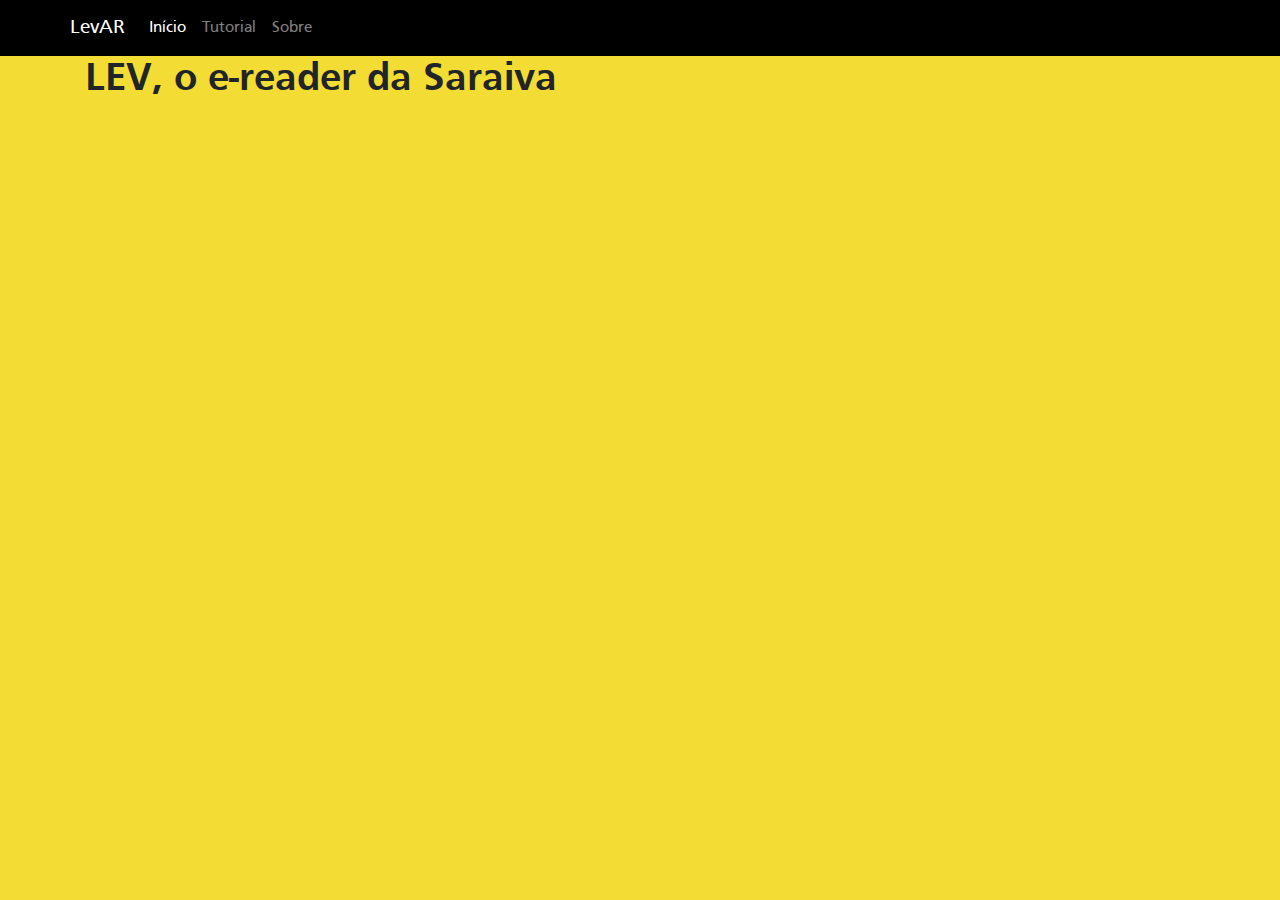
==== index.html @ f63b2c81 "Initial commit" ====
<!DOCTYPE html>
<html lang="pt-br">
  <head>
    <!--Required meta tags-->
    <meta charset="utf-8">
    <!--Google Font-->

    <!--Bootstrap CSS-->
    <link rel="stylesheet" href="https://stackpath.bootstrapcdn.com/bootstrap/4.3.1/css/bootstrap.min.css" integrity="sha384-ggOyR0iXCbMQv3Xipma34MD+dH/1fQ784/j6cY/iJTQUOhcWr7x9JvoRxT2MZw1T" crossorigin="anonymous">
    <!--Custom CSS-->
    <link rel="stylesheet" href="style.css" type="text/css">
    <title>LEV | AR</title>
  </head>
  <body>
    <nav id="mainNavBar" class="navbar navbar-expand navbar-dark bg-custom">
      <div class="container" id="navbarSupportedContent">
        <a class="navbar-brand" href="#">LevAR</a>
        <ul class="navbar-nav mr-auto">
          <li class="nav-item active">
            <a class="nav-link" href="#">Início <span class="sr-only">(current)</span></a>
          </li>
          <li class="nav-item">
            <a class="nav-link" href="#">Tutorial</a>
          </li>
          <li class="nav-item">
              <a class="nav-link" href="#">Sobre</a>
            </li>
        </ul>
      </div>
    </nav>

    <div class="container">
        <h1><span>LEV</span>, o e-reader da Saraiva</h1>
    </div>

    <section id="#inicio">
      
    </section>

    <section id="#tutorial">

    </section>

    <section id="#sobre">
      
    </section>

    <!--Optional JavaScript-->
    <script src="https://code.jquery.com/jquery-3.3.1.slim.min.js" integrity="sha384-q8i/X+965DzO0rT7abK41JStQIAqVgRVzpbzo5smXKp4YfRvH+8abtTE1Pi6jizo" crossorigin="anonymous"></script>
    <script src="https://cdnjs.cloudflare.com/ajax/libs/popper.js/1.14.7/umd/popper.min.js" integrity="sha384-UO2eT0CpHqdSJQ6hJty5KVphtPhzWj9WO1clHTMGa3JDZwrnQq4sF86dIHNDz0W1" crossorigin="anonymous"></script>
    <script src="https://stackpath.bootstrapcdn.com/bootstrap/4.3.1/js/bootstrap.min.js" integrity="sha384-JjSmVgyd0p3pXB1rRibZUAYoIIy6OrQ6VrjIEaFf/nJGzIxFDsf4x0xIM+B07jRM" crossorigin="anonymous"></script>
  </body>
</html>
---- style.css ----
body {
    background: #f3dc33;
    font-family: 'Frutiger';
}

h1 {
    font-family: 'Frutiger Bold';
}

.bg-custom {
    background-color: black;
}

@font-face {
    font-family: 'Frutiger';
    font-style: normal;
    font-weight: normal;
    src: url('assets/font/Frutiger.woff') format('woff');
    }
    
    
    @font-face {
    font-family: 'Frutiger Bold';
    font-style: normal;
    font-weight: normal;
    src: url('assets/font/Frutiger_bold.woff') format('woff');
    }
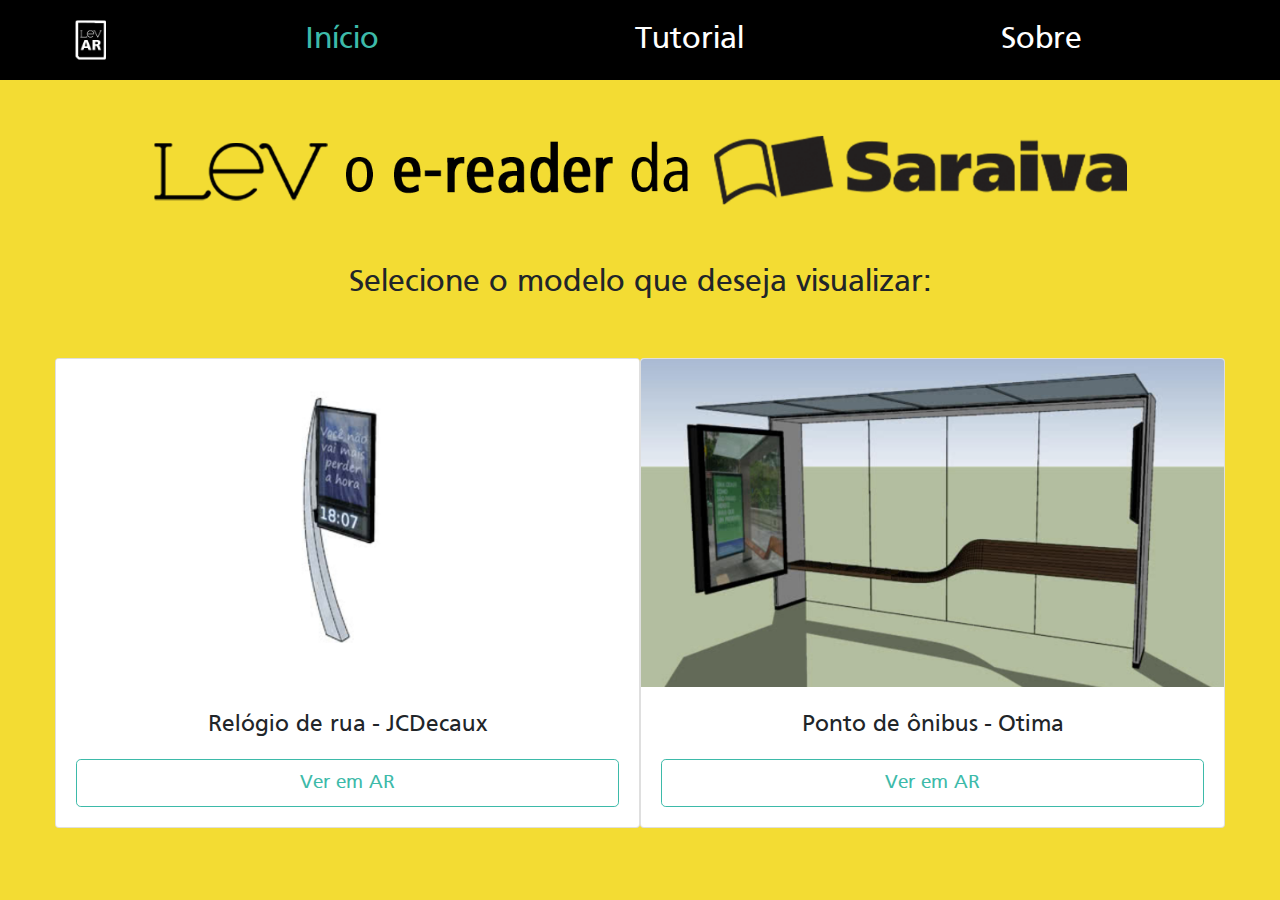
==== commit 60ce5a39: "Added preliminary index.html Fixed title of jcdecaux.html Fixed typo in otima.html" ====
--- a/index.html
+++ b/index.html
@@ -3,38 +3,59 @@
   <head>
     <!--Required meta tags-->
     <meta charset="utf-8">
-    <!--Google Font-->
-
     <!--Bootstrap CSS-->
     <link rel="stylesheet" href="https://stackpath.bootstrapcdn.com/bootstrap/4.3.1/css/bootstrap.min.css" integrity="sha384-ggOyR0iXCbMQv3Xipma34MD+dH/1fQ784/j6cY/iJTQUOhcWr7x9JvoRxT2MZw1T" crossorigin="anonymous">
     <!--Custom CSS-->
     <link rel="stylesheet" href="style.css" type="text/css">
     <title>LEV | AR</title>
   </head>
+
   <body>
-    <nav id="mainNavBar" class="navbar navbar-expand navbar-dark bg-custom">
-      <div class="container" id="navbarSupportedContent">
-        <a class="navbar-brand" href="#">LevAR</a>
-        <ul class="navbar-nav mr-auto">
+    <nav class="navbar navbar-expand navbar-dark bg-custom fixed-top" id="mainNavbar">
+      <div class="container">
+        <a class="navbar-brand" href="#"><img src="assets/images/lev-icon.png" alt="icone-lev" width=45% height=45%></a>
+        <ul class="navbar-nav mx-auto nav-fill w-100">
           <li class="nav-item active">
-            <a class="nav-link" href="#">Início <span class="sr-only">(current)</span></a>
+            <a class="nav-link" href="#">Início</a>
           </li>
           <li class="nav-item">
             <a class="nav-link" href="#">Tutorial</a>
           </li>
           <li class="nav-item">
-              <a class="nav-link" href="#">Sobre</a>
-            </li>
+            <a class="nav-link" href="#">Sobre</a>
+          </li>
         </ul>
       </div>
     </nav>
 
-    <div class="container">
-        <h1><span>LEV</span>, o e-reader da Saraiva</h1>
-    </div>
-
-    <section id="#inicio">
+    <section class="container px-0 mt-5" id="#inicio">
+      <img src="assets/images/assinatura.png" class="img-fluid pr-5 mb-5" alt="LevAR Banner">
       
+      <div class="row align-items-center">
+        <div class="col-12 text-center mb-5">
+            <h2>Selecione o modelo que deseja visualizar:</h2>
+        </div>
+      </div>
+      <div class="row align-items-center">
+        <div class="col-lg-6 text-center px-0 mb-5">
+          <div class="card bg-custom" style="width: auto;">
+            <img class="card-img-top" src="assets/images/card-relogio.png" alt="Thumb relógio de rua">
+            <div class="card-body">
+              <p class="card-text">Relógio de rua - JCDecaux</p>
+              <a href="jcdecaux.html" class="btn btn-lg btn-outline-primary btn-block">Ver em AR</a>
+            </div>
+          </div>
+        </div>
+        <div class="col-lg-6 text-center px-0 mb-5">
+            <div class="card" style="width: auto;">
+                <img class="card-img-top" src="assets/images/card-ponto.png" alt="Thumb ponto de ônibus">
+                <div class="card-body">
+                  <p class="card-text">Ponto de ônibus - Otima</p>
+                  <a href="otima.html" class="btn btn-lg btn-outline-primary btn-block">Ver em AR</a>
+                </div>
+              </div>
+        </div>
+      </div>
     </section>
 
     <section id="#tutorial">
--- a/style.css
+++ b/style.css
@@ -1,14 +1,36 @@
 body {
     background: #f3dc33;
     font-family: 'Frutiger';
+    font-size: 1.5rem;
+    padding-top: 71px;
+}
+
+nav {
+    background-color: black;
+    font-size: 2rem;
+    margin-bottom: 10px;
+}
+
+.navbar-dark .navbar-nav .nav-link {
+    color: white;
+}
+
+.navbar-dark .navbar-nav .active>.nav-link {
+    color: #3dbaa9;
 }
 
 h1 {
     font-family: 'Frutiger Bold';
 }
 
-.bg-custom {
-    background-color: black;
+.btn-outline-primary {
+    color: #3dbaa9;
+    border-color: #3dbaa9;
+}
+
+.btn-outline-primary:hover {
+    background-color: #3dbaa9;
+    border-color: #3dbaa9;
 }
 
 @font-face {
@@ -17,9 +39,8 @@
     font-weight: normal;
     src: url('assets/font/Frutiger.woff') format('woff');
     }
-    
-    
-    @font-face {
+     
+@font-face {
     font-family: 'Frutiger Bold';
     font-style: normal;
     font-weight: normal;
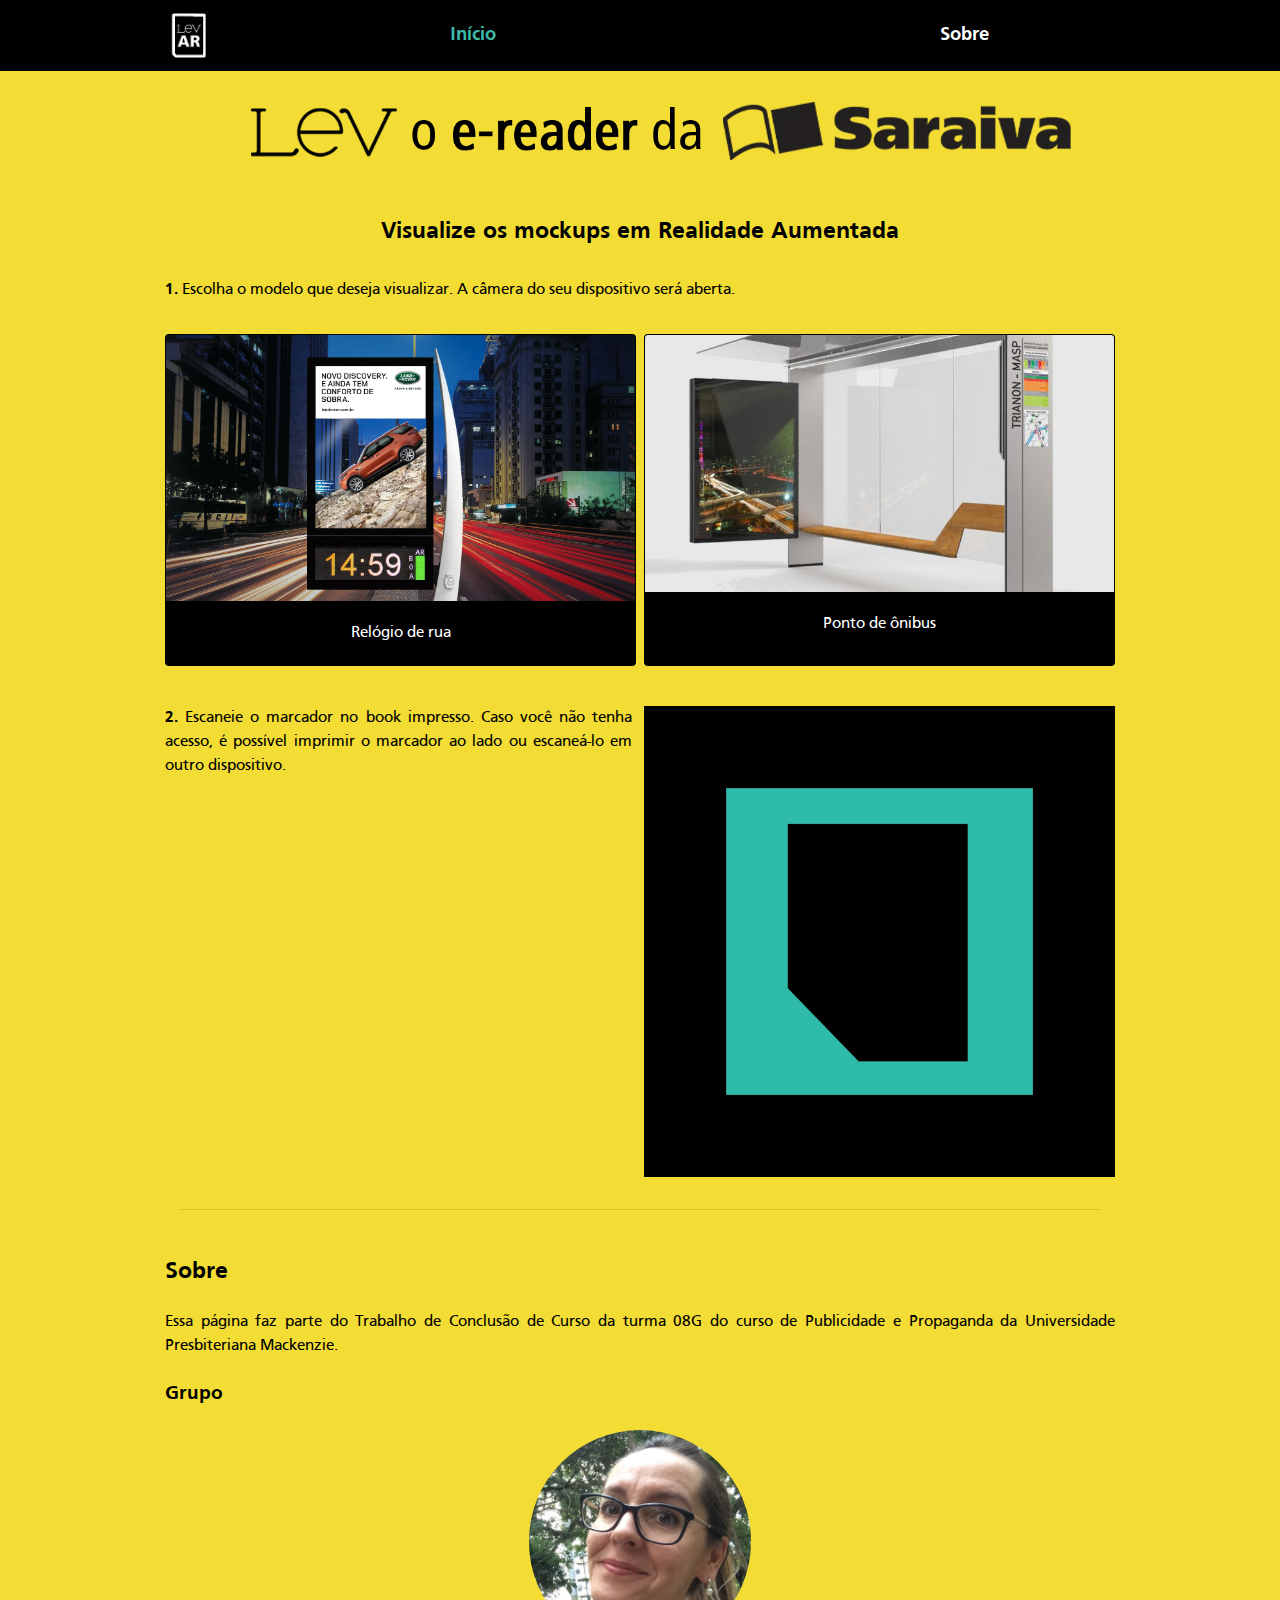
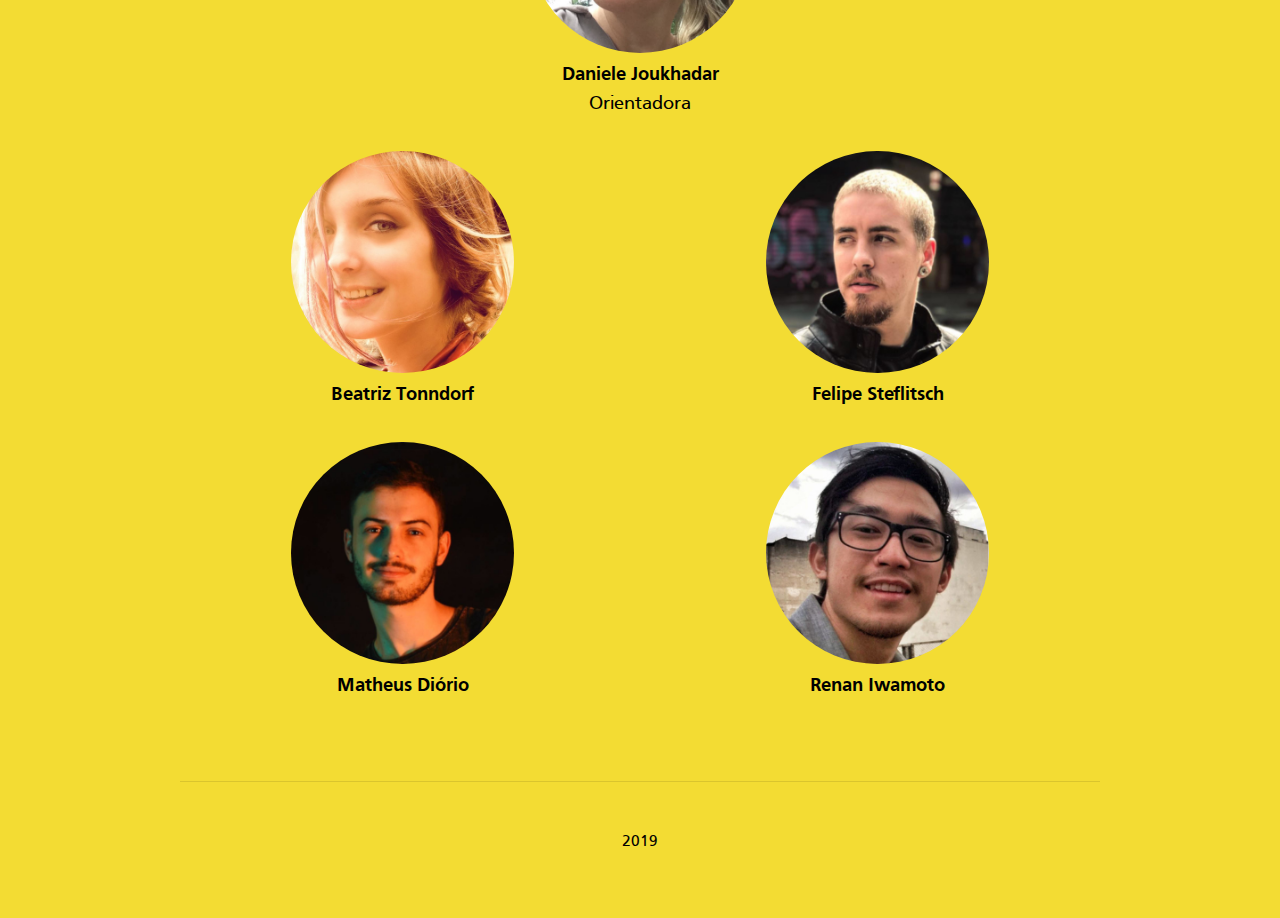
==== commit 15be047c: "added first index.html and related files" ====
--- a/index.html
+++ b/index.html
@@ -3,72 +3,138 @@
   <head>
     <!--Required meta tags-->
     <meta charset="utf-8">
+    <meta name="viewport" content="width=device-width, initial-scale=1.0">
     <!--Bootstrap CSS-->
     <link rel="stylesheet" href="https://stackpath.bootstrapcdn.com/bootstrap/4.3.1/css/bootstrap.min.css" integrity="sha384-ggOyR0iXCbMQv3Xipma34MD+dH/1fQ784/j6cY/iJTQUOhcWr7x9JvoRxT2MZw1T" crossorigin="anonymous">
     <!--Custom CSS-->
     <link rel="stylesheet" href="style.css" type="text/css">
+    <link rel="icon" href="assets/images/favicon.jpg" type="image/x-icon">
     <title>LEV | AR</title>
   </head>
 
   <body>
-    <nav class="navbar navbar-expand navbar-dark bg-custom fixed-top" id="mainNavbar">
+
+    <nav class="navbar navbar-expand navbar-dark bg-black fixed-top">
       <div class="container">
-        <a class="navbar-brand" href="#"><img src="assets/images/lev-icon.png" alt="icone-lev" width=45% height=45%></a>
-        <ul class="navbar-nav mx-auto nav-fill w-100">
+        <a class="navbar-brand" href="#"><img src="assets/images/lev-icon.png" alt="icone-lev" width=45px id="brandLogo"></a>
+        <ul class="navbar-nav text-white nav-justified w-100">
           <li class="nav-item active">
-            <a class="nav-link" href="#">Início</a>
+            <a class="nav-link" href="#inicio">Início</a>
           </li>
           <li class="nav-item">
-            <a class="nav-link" href="#">Tutorial</a>
-          </li>
-          <li class="nav-item">
-            <a class="nav-link" href="#">Sobre</a>
+            <a class="nav-link" href="#sobre">Sobre</a>
           </li>
         </ul>
       </div>
     </nav>
 
-    <section class="container px-0 mt-5" id="#inicio">
-      <img src="assets/images/assinatura.png" class="img-fluid pr-5 mb-5" alt="LevAR Banner">
-      
-      <div class="row align-items-center">
-        <div class="col-12 text-center mb-5">
-            <h2>Selecione o modelo que deseja visualizar:</h2>
-        </div>
-      </div>
-      <div class="row align-items-center">
-        <div class="col-lg-6 text-center px-0 mb-5">
-          <div class="card bg-custom" style="width: auto;">
-            <img class="card-img-top" src="assets/images/card-relogio.png" alt="Thumb relógio de rua">
-            <div class="card-body">
-              <p class="card-text">Relógio de rua - JCDecaux</p>
-              <a href="jcdecaux.html" class="btn btn-lg btn-outline-primary btn-block">Ver em AR</a>
+    <!--Inicio-->
+    <div class="container" id="inicio">
+      <div class="row justify-content-center">
+        <div class="col-11 col-lg-10 mt-4">
+          <img src="assets/images/assinatura.png" class="img-fluid mb-5" alt="LevAR Banner">
+          <div class="row">
+            <div class="col-12 px-0 mb-4 text-center">
+              <h4>Visualize os mockups em Realidade Aumentada</h4>
+            </div>
+          </div>
+          <div class="row">
+            <div class="col-12 px-0 mb-3">
+              <p><span>1. </span>Escolha o modelo que deseja visualizar. A câmera do seu dispositivo será aberta.</p>
+            </div>
+          </div>
+          <div class="row mb-3">
+            <div class="col-12 d-flex justify-content-between text-center px-0 mb-2">
+              <div class="card bg-black px-0 mr-1">
+                <a href="jcdecaux.html"><img class="card-img-top img-fluid" src="assets/images/card-relogio.jpg" alt="Thumb relógio de rua"></a>
+                <div class="card-body">
+                  <a href="jcdecaux.html" class="text-white">Relógio de rua</a>
+                </div>
+              </div>
+              <div class="card bg-black px-0 ml-1">
+                <a href="otima.html"><img class="card-img-top img-fluid" src="assets/images/card-ponto.jpg" alt="Thumb ponto de ônibus" width=250px></a>
+                <div class="card-body">
+                  <a href="otima.html" class="text-white">Ponto de ônibus</a>
+                </div>
+              </div>
+            </div>
+          </div>
+          <div class="row">
+            <div class="col-12 d-flex justify-content-between px-0 my-3">
+              <div class="col-6 px-0 pr-1">
+                  <p class="text-justify pr-1"><span>2. </span>Escaneie o marcador no book impresso. Caso você não tenha acesso, é possível imprimir o marcador ao lado ou escaneá-lo em outro dispositivo.</p>
+              </div>
+              <div class="col-6 px-0 pl-1">
+                  <a href="assets/markers/pattern-levar.png" target="_blank"><img src="assets/markers/pattern-levar.png" class="img-fluid" id="marker"></a>
+              </div>
+            </div>
+          </div>
+          <hr>
+
+          <!--Sobre-->
+          <div class="row px-0 mt-5" id="sobre">
+            <div class="col-12 px-0">
+              <h4>Sobre</h4>
+            </div>
+          </div>
+          <div class="row">
+            <div class="col-12 px-0 mt-3">
+              <p class="text-justify">Essa página faz parte do Trabalho de Conclusão de Curso da turma 08G do curso de Publicidade e Propaganda da Universidade Presbiteriana Mackenzie.</p>
+            </div>
+          </div>
+          <div class="row">
+            <div class="col-12 mt-2 px-0">
+              <h5>Grupo</h5>
+            </div>  
+          </div>
+          <div class="row my-3 justify-content-center">
+            <div class="col-sm-6 d-flex flex-column justify-content-center align-items-center">
+              <div class="col-6 px-0"><img src="assets/images/dani.jpg" class="img-fluid rounded-circle"></div>
+              <div class="px-0 text-center"><p class="mt-2 nome"><span>Daniele Joukhadar</span><br>Orientadora</p></div>
+            </div>
+          </div>
+          <div class="row">
+            <div class="col-sm-6 d-flex flex-column justify-content-center align-items-center mb-3">
+              <div class="col-6 px-0"><img src="assets/images/bia.jpg" class="img-fluid rounded-circle"></div>
+              <div class="px-0 text-center"><p class="mt-2 nome"><span>Beatriz Tonndorf</span></p></div>
+            </div>
+            <div class="col-sm-6 d-flex flex-column justify-content-center align-items-center mb-3">
+              <div class="col-6 px-0"><img src="assets/images/fe.jpg" class="img-fluid rounded-circle"></div>
+              <div class="px-0 text-center"><p class="mt-2 nome"><span>Felipe Steflitsch</span></p></div>
+            </div>
+          </div>
+          <div class="row mb-5">
+            <div class="col-sm-6 d-flex flex-column justify-content-center align-items-center mb-3">
+              <div class="col-6 px-0"><img src="assets/images/mat.jpg" class="img-fluid rounded-circle"></div>
+              <div class="px-0 text-center"><p class="mt-2 nome"><span>Matheus Diório</span></p></div>
+            </div>
+            <div class="col-sm-6 d-flex flex-column justify-content-center align-items-center mb-3">
+              <div class="col-6 px-0"><img src="assets/images/renan.jpg" class="img-fluid rounded-circle"></div>
+              <div class="px-0 text-center"><p class="mt-2 nome"><span>Renan Iwamoto</span></p></div>
+            </div>
+          </div>
+          <hr>
+          <div class="row my-5">
+            <div class="col d-flex justify-content-center">
+              <p>2019</p>
             </div>
           </div>
         </div>
-        <div class="col-lg-6 text-center px-0 mb-5">
-            <div class="card" style="width: auto;">
-                <img class="card-img-top" src="assets/images/card-ponto.png" alt="Thumb ponto de ônibus">
-                <div class="card-body">
-                  <p class="card-text">Ponto de ônibus - Otima</p>
-                  <a href="otima.html" class="btn btn-lg btn-outline-primary btn-block">Ver em AR</a>
-                </div>
-              </div>
-        </div>
       </div>
-    </section>
+    </div>
 
-    <section id="#tutorial">
-
-    </section>
-
-    <section id="#sobre">
-      
-    </section>
-
-    <!--Optional JavaScript-->
-    <script src="https://code.jquery.com/jquery-3.3.1.slim.min.js" integrity="sha384-q8i/X+965DzO0rT7abK41JStQIAqVgRVzpbzo5smXKp4YfRvH+8abtTE1Pi6jizo" crossorigin="anonymous"></script>
-    <script src="https://cdnjs.cloudflare.com/ajax/libs/popper.js/1.14.7/umd/popper.min.js" integrity="sha384-UO2eT0CpHqdSJQ6hJty5KVphtPhzWj9WO1clHTMGa3JDZwrnQq4sF86dIHNDz0W1" crossorigin="anonymous"></script>
-    <script src="https://stackpath.bootstrapcdn.com/bootstrap/4.3.1/js/bootstrap.min.js" integrity="sha384-JjSmVgyd0p3pXB1rRibZUAYoIIy6OrQ6VrjIEaFf/nJGzIxFDsf4x0xIM+B07jRM" crossorigin="anonymous"></script>
-  </body>
-</html>+      <!--Optional JavaScript-->
+      <script src="https://code.jquery.com/jquery-3.4.1.min.js" integrity="sha256-CSXorXvZcTkaix6Yvo6HppcZGetbYMGWSFlBw8HfCJo=" crossorigin="anonymous"></script>
+      <script src="https://cdnjs.cloudflare.com/ajax/libs/popper.js/1.14.7/umd/popper.min.js" integrity="sha384-UO2eT0CpHqdSJQ6hJty5KVphtPhzWj9WO1clHTMGa3JDZwrnQq4sF86dIHNDz0W1" crossorigin="anonymous"></script>
+      <script src="https://stackpath.bootstrapcdn.com/bootstrap/4.3.1/js/bootstrap.min.js" integrity="sha384-JjSmVgyd0p3pXB1rRibZUAYoIIy6OrQ6VrjIEaFf/nJGzIxFDsf4x0xIM+B07jRM" crossorigin="anonymous"></script>
+      <script>
+        $( '.navbar-dark .navbar-nav a' ).on( 'click', function () {
+          $( '.navbar-dark .navbar-nav' ).find( 'li.active' ).removeClass( 'active' );
+          $( this ).parent( 'li' ).addClass( 'active' );
+          $("html, body").animate({
+            scrollTop: $( this.getAttribute('href') ).offset().top -73
+          }, 100);
+        });
+      </script>
+    </body>
+  </html>--- a/style.css
+++ b/style.css
@@ -1,14 +1,21 @@
 body {
     background: #f3dc33;
+    color: black;
     font-family: 'Frutiger';
-    font-size: 1.5rem;
-    padding-top: 71px;
+    padding-top: 4rem;
 }
 
-nav {
-    background-color: black;
-    font-size: 2rem;
-    margin-bottom: 10px;
+h4, h5, p span, nav {
+    font-family: "Frutiger Bold";
+}
+
+nav, .nome {
+    font-size: 1.2rem;
+}
+
+.navbar-brand {
+    padding-left: 3rem;
+    margin-left: 3rem;
 }
 
 .navbar-dark .navbar-nav .nav-link {
@@ -19,18 +26,22 @@
     color: #3dbaa9;
 }
 
-h1 {
-    font-family: 'Frutiger Bold';
+.bg-black {
+    background-color: black;
 }
 
-.btn-outline-primary {
-    color: #3dbaa9;
-    border-color: #3dbaa9;
+a.anchor {
+    display: block;
+    position: relative;
+    top: -8rem;
 }
 
-.btn-outline-primary:hover {
-    background-color: #3dbaa9;
-    border-color: #3dbaa9;
+.card-img-top {
+    max-width: 512px;
+}
+
+#marker {
+    max-height: 512px;
 }
 
 @font-face {
@@ -47,3 +58,27 @@
     src: url('assets/font/Frutiger_bold.woff') format('woff');
     }
 
+@media (max-width: 991px) {
+
+    .navbar-brand {
+        padding-left: 2rem;
+        margin-left: 0rem;
+    }
+
+    .card-body {
+        font-size: 0.9rem;
+    }
+
+    .nome {
+        font-size: 1rem;
+    }
+
+    #brandLogo {
+        width: 25px;
+    }
+
+@media (max-width: 575px) {
+
+    .navbar-brand {
+        padding-left: 0rem;
+    }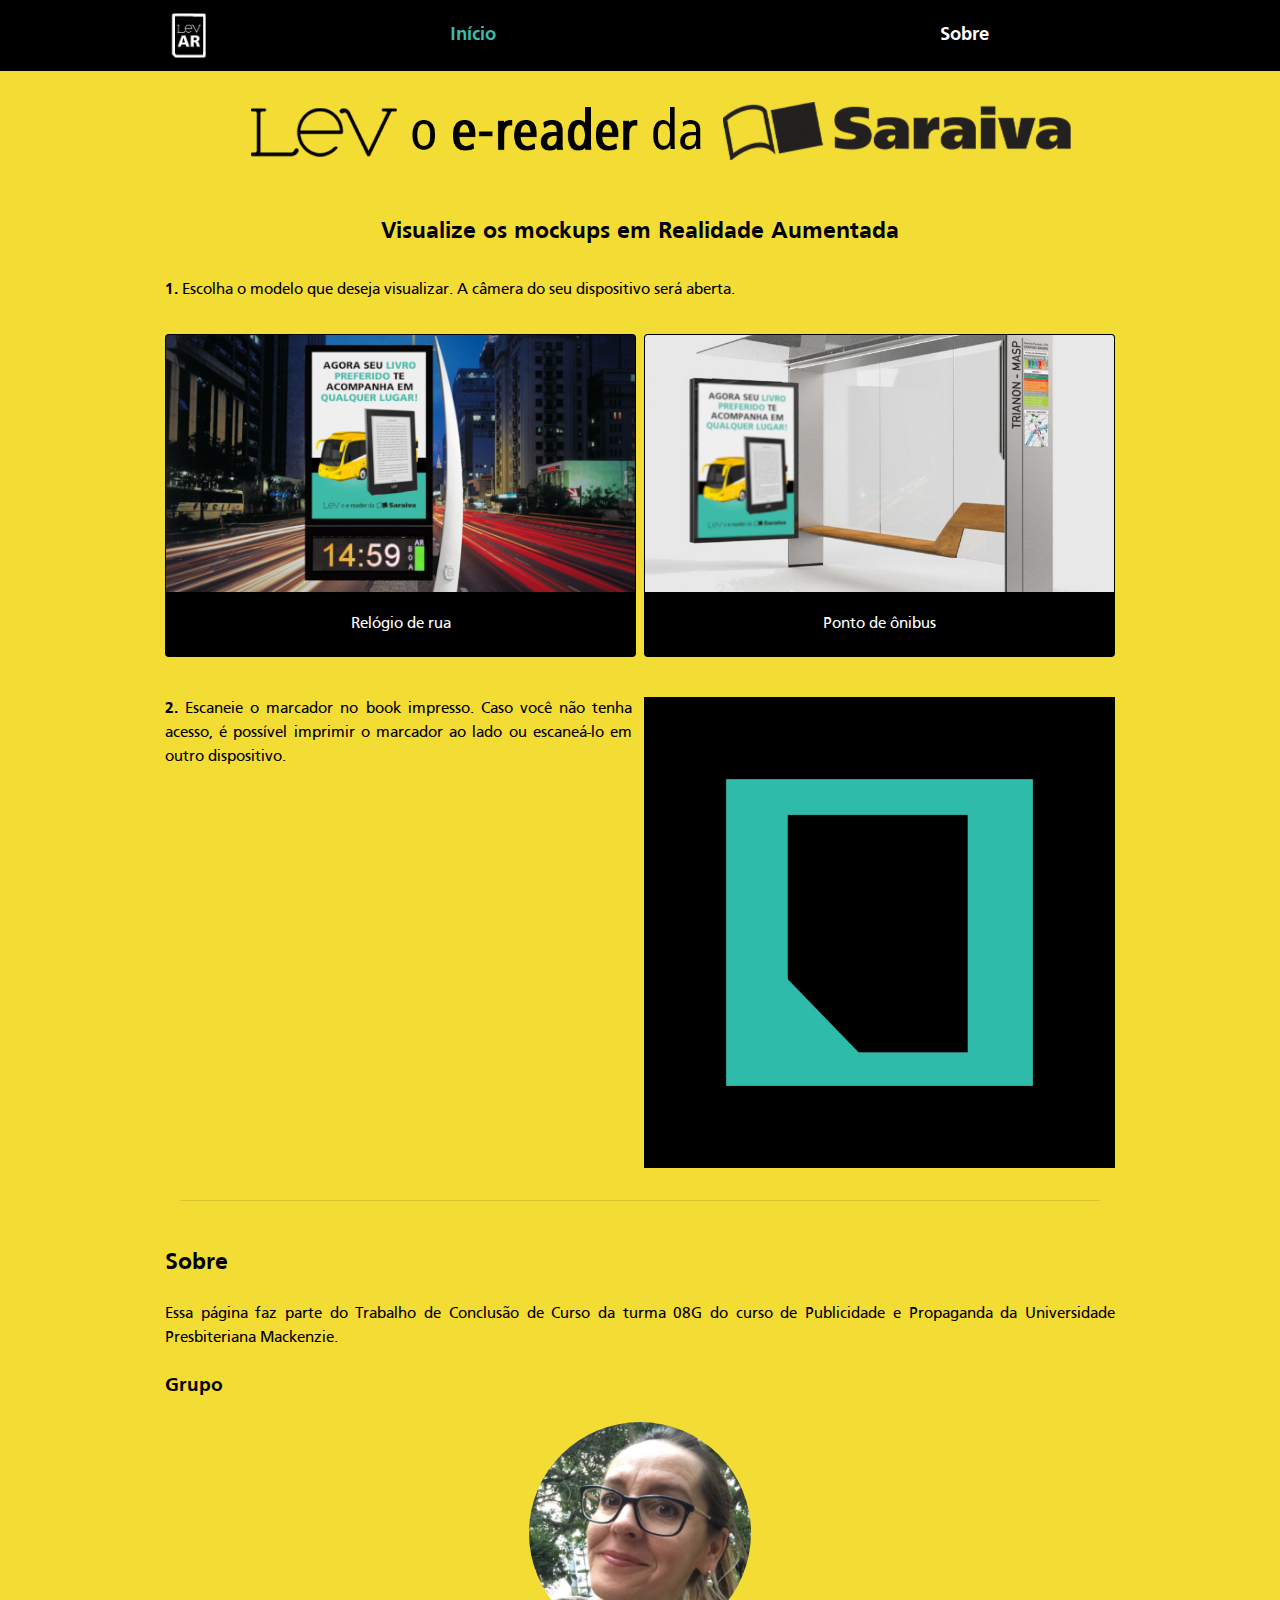
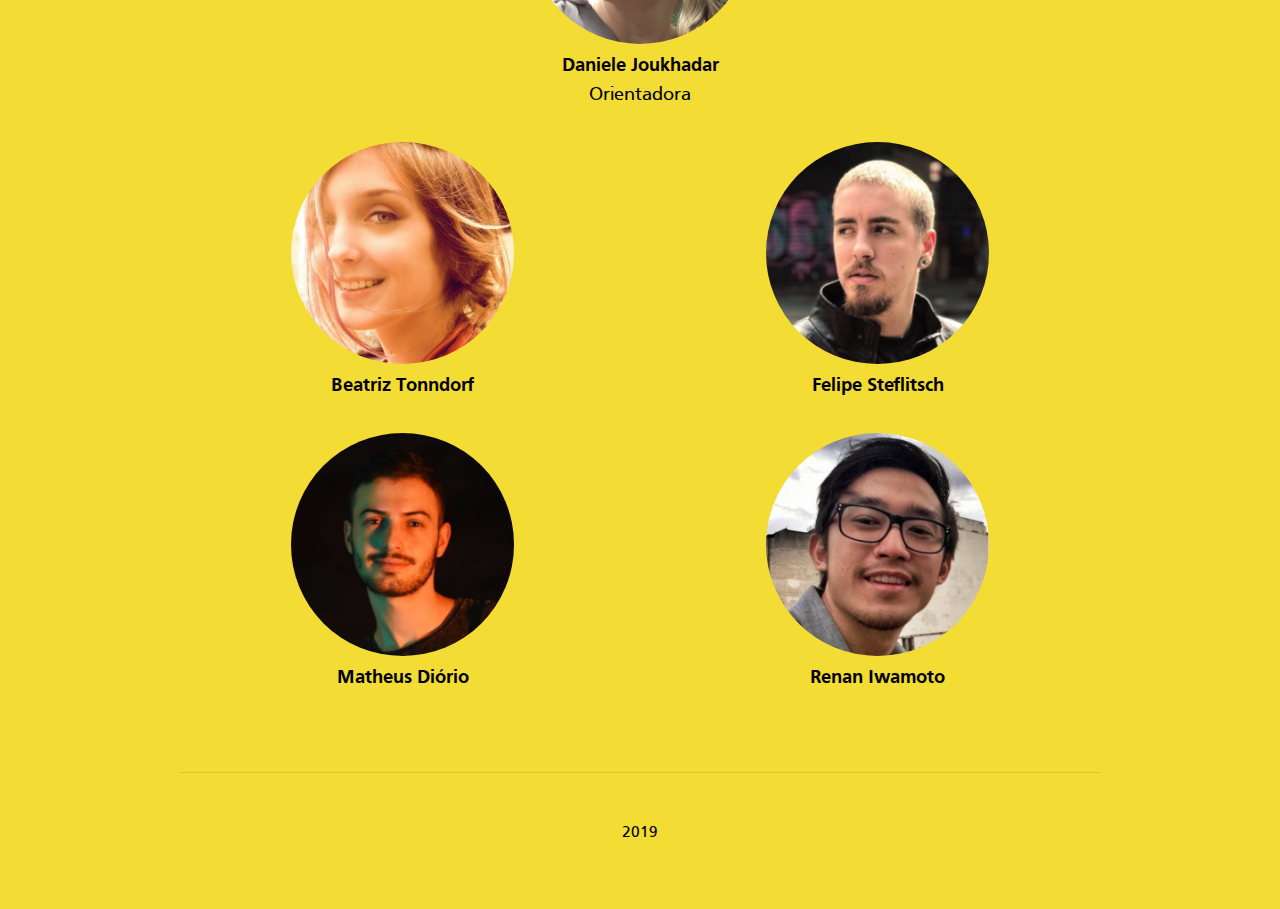
==== commit 45d164aa: "replaced card images on index.html minor corrections on the 3D models" ====
--- a/index.html
+++ b/index.html
@@ -46,15 +46,15 @@
           <div class="row mb-3">
             <div class="col-12 d-flex justify-content-between text-center px-0 mb-2">
               <div class="card bg-black px-0 mr-1">
-                <a href="jcdecaux.html"><img class="card-img-top img-fluid" src="assets/images/card-relogio.jpg" alt="Thumb relógio de rua"></a>
+                <a href="jcdecaux.html" target="_blank"><img class="card-img-top img-fluid" src="assets/images/card-relogio.jpg" alt="Thumb relógio de rua"></a>
                 <div class="card-body">
-                  <a href="jcdecaux.html" class="text-white">Relógio de rua</a>
+                  <a href="jcdecaux.html" target="_blank" class="text-white">Relógio de rua</a>
                 </div>
               </div>
               <div class="card bg-black px-0 ml-1">
-                <a href="otima.html"><img class="card-img-top img-fluid" src="assets/images/card-ponto.jpg" alt="Thumb ponto de ônibus" width=250px></a>
+                <a href="otima.html" target="_blank"><img class="card-img-top img-fluid" src="assets/images/card-ponto.jpg" alt="Thumb ponto de ônibus" width=250px></a>
                 <div class="card-body">
-                  <a href="otima.html" class="text-white">Ponto de ônibus</a>
+                  <a href="otima.html" target="_blank" class="text-white">Ponto de ônibus</a>
                 </div>
               </div>
             </div>
